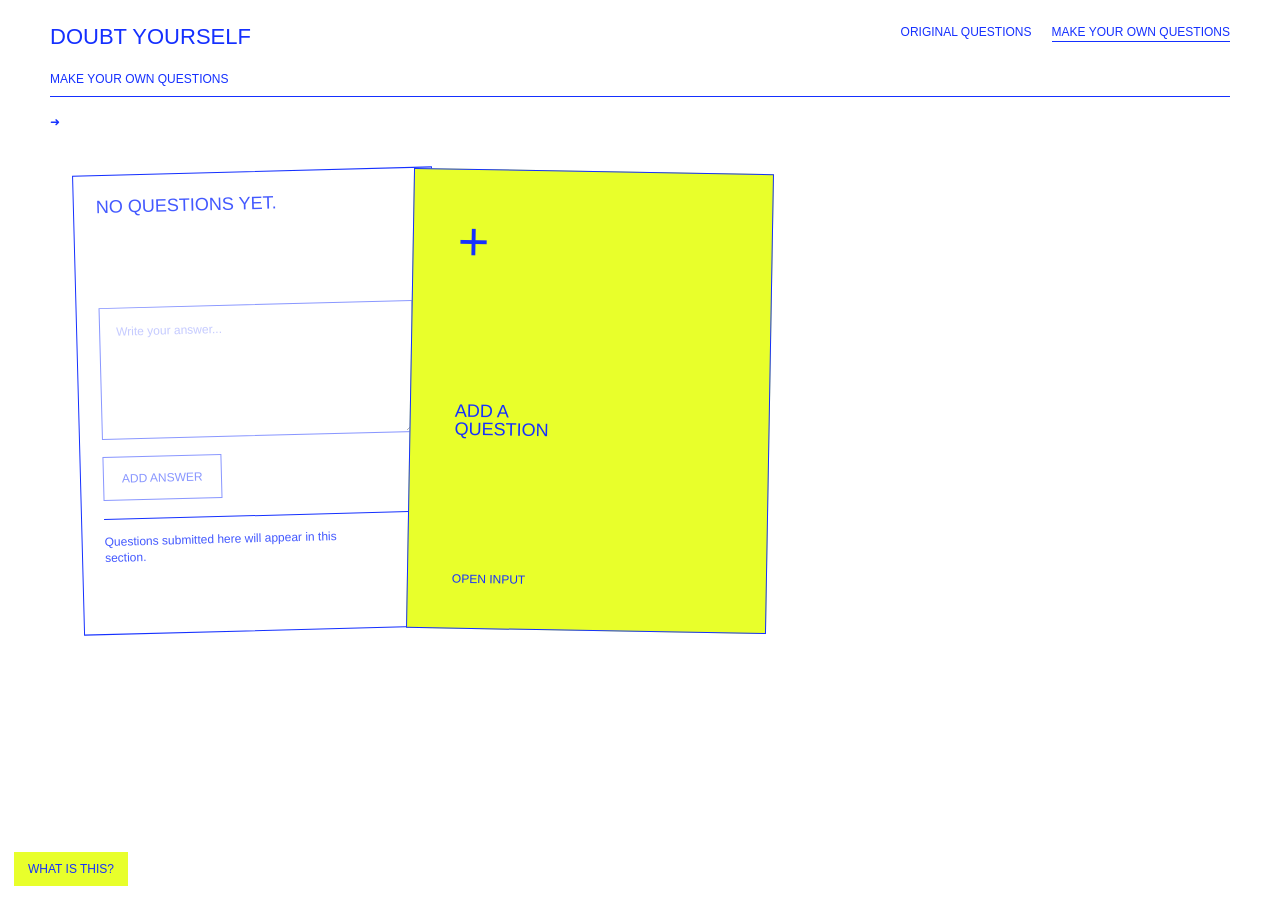
==== user-questions.html @ f8437e79 "Initial commit" ====
<!DOCTYPE html>
<html lang="en">
  <head>
    <meta charset="UTF-8" />
    <meta name="viewport" content="width=device-width, initial-scale=1.0" />
    <title>Make Your Own Questions — Doubt Yourself</title>
    <link rel="stylesheet" href="style.css" />
  </head>
  <body>
    <div class="page">
      <header class="topbar">
        <h1 class="site-title">Doubt Yourself</h1>

        <nav class="nav">
          <a href="index.html">Original Questions</a>
          <a href="user-questions.html" class="active"
            >Make Your Own Questions</a
          >
        </nav>
      </header>

      <section class="section">
        <h2 class="section-title">Make Your Own Questions</h2>

        <div class="cards-stage-wrapper">
          <div class="scroll-arrow scroll-arrow-left" aria-hidden="true">➜</div>

          <div class="cards-stage" id="userCardsStage">
            <div class="cards-container" id="userQuestionsContainer"></div>
          </div>
        </div>
      </section>

      <section class="section" id="addQuestionSection" style="display: none">
        <h2 class="section-title">Add a Question</h2>

        <div class="submit-question-box">
          <div class="submit-question-box-topbar">
            <div class="card-dot"></div>
            <div class="card-dot"></div>
            <div class="card-dot"></div>
          </div>

          <div class="submit-question-box-body">
            <label class="label" for="newQuestion">Your Question</label>
            <input
              type="text"
              id="newQuestion"
              placeholder="Write your own question..."
            />
            <button onclick="addUserQuestion()">Submit</button>
          </div>
        </div>
      </section>
    </div>

    <div class="info-tab" id="infoTab" onclick="openInfoPanel()">
      What is this?
    </div>

    <div class="info-panel" id="infoPanel">
      <div class="info-panel-topbar">
        <button class="info-close" onclick="closeInfoPanel()">×</button>
        <div class="card-dot"></div>
        <div class="card-dot"></div>
        <div class="card-dot"></div>
      </div>
      <div class="info-panel-body">
        <p>
          This open project is meant to keep you questioning and doubting
          yourself about what time is and how time affects us. The home page is
          a small set of questions meant to begin fueling and warming up your
          brain into thinking of more questions. If you're not curious or you
          don't enjoy thinking and rethinking what time is and what it does to
          us, then use this as a way to just answer fun questions. It's up to
          you, the user, to choose how you would like to keep and digest the
          information.
        </p>
      </div>
    </div>

    <script>
      function getUserQuestions() {
        const saved = localStorage.getItem("doubtYourselfUserQuestions");
        return saved ? JSON.parse(saved) : [];
      }

      function saveUserQuestions(questions) {
        localStorage.setItem(
          "doubtYourselfUserQuestions",
          JSON.stringify(questions)
        );
      }

      function createQuestionCard(item, index) {
        const card = document.createElement("div");
        card.className = "card";

        const answersHTML = item.answers.length
          ? item.answers
              .map(
                (answer) =>
                  `<div class="answer-item">${escapeHTML(answer)}</div>`
              )
              .join("")
          : `<div class="answer-item empty-answer">No answers yet.</div>`;

        card.innerHTML = `
        <div class="card-topbar">
          <div class="card-dot"></div>
          <div class="card-dot"></div>
          <div class="card-dot"></div>
        </div>

        <div class="card-body">
          <div class="card-question">${escapeHTML(item.question)}</div>
          <textarea id="user-answer-${index}" rows="4" placeholder="Write your answer..."></textarea>
          <button onclick="submitUserAnswer(${index})">Add Answer</button>
          <div class="answers-list">
            ${answersHTML}
          </div>
        </div>
      `;

        return card;
      }

      function createEmptyCard() {
        const card = document.createElement("div");
        card.className = "card";

        card.innerHTML = `
        <div class="card-topbar">
          <div class="card-dot"></div>
          <div class="card-dot"></div>
          <div class="card-dot"></div>
        </div>

        <div class="card-body">
          <div class="card-question empty-answer">No questions yet.</div>
          <textarea rows="4" placeholder="Write your answer..." disabled></textarea>
          <button disabled>Add Answer</button>
          <div class="answers-list">
            <div class="answer-item empty-answer">Questions submitted here will appear in this section.</div>
          </div>
        </div>
      `;

        return card;
      }

      function createAddCard() {
        const card = document.createElement("div");
        card.className = "card add-card";

        card.innerHTML = `
        <div class="card-topbar">
          <div class="card-dot"></div>
          <div class="card-dot"></div>
          <div class="card-dot"></div>
        </div>

        <div class="add-card-inner" onclick="toggleAddQuestionForm()">
          <div class="add-symbol">+</div>
          <div class="add-text">Add a Question</div>
          <div>
            <div class="glitch-line"></div>
            <div class="add-card-note">Open input</div>
          </div>
        </div>
      `;

        return card;
      }

      function renderUserQuestions() {
        const container = document.getElementById("userQuestionsContainer");
        const userQuestions = getUserQuestions();

        container.innerHTML = "";

        if (!userQuestions.length) {
          container.appendChild(createEmptyCard());
        } else {
          userQuestions.forEach((item, index) => {
            container.appendChild(createQuestionCard(item, index));
          });
        }

        container.appendChild(createAddCard());
      }

      function toggleAddQuestionForm() {
        const section = document.getElementById("addQuestionSection");
        const isHidden = section.style.display === "none";

        section.style.display = isHidden ? "block" : "none";

        if (isHidden) {
          section.scrollIntoView({ behavior: "smooth", block: "start" });
        }
      }

      function addUserQuestion() {
        const input = document.getElementById("newQuestion");
        const question = input.value.trim();

        if (!question) return;

        const userQuestions = getUserQuestions();
        userQuestions.unshift({
          question: question,
          answers: [],
        });

        saveUserQuestions(userQuestions);
        input.value = "";
        renderUserQuestions();
        document.getElementById("addQuestionSection").style.display = "none";
      }

      function submitUserAnswer(index) {
        const textarea = document.getElementById(`user-answer-${index}`);
        const value = textarea.value.trim();

        if (!value) return;

        const userQuestions = getUserQuestions();
        userQuestions[index].answers.push(value);
        saveUserQuestions(userQuestions);
        renderUserQuestions();
      }

      function openInfoPanel() {
        document.getElementById("infoPanel").classList.add("open");
        document.getElementById("infoTab").classList.add("hidden");
      }

      function closeInfoPanel() {
        document.getElementById("infoPanel").classList.remove("open");
        document.getElementById("infoTab").classList.remove("hidden");
      }

      function escapeHTML(str) {
        return str
          .replace(/&/g, "&amp;")
          .replace(/</g, "&lt;")
          .replace(/>/g, "&gt;")
          .replace(/"/g, "&quot;")
          .replace(/'/g, "&#039;");
      }

      renderUserQuestions();
    </script>
  </body>
</html>
---- style.css ----
* {
  box-sizing: border-box;
}

:root {
  --blue: #1530ff;
  --yellow: #e8ff2b;
  --white: #ffffff;
  --black: #000000;
  --soft-blue: #8d98ff;
}

body {
  margin: 0;
  padding: 0;
  background: var(--white);
  color: var(--blue);
  font-family: Helvetica, Arial, sans-serif;
  font-size: 12px;
  overflow-x: hidden;
}

.page {
  min-height: 100vh;
  display: flex;
  flex-direction: column;
  align-items: center;
  padding: 26px 50px 60px;
}

h1,
h2,
h3,
p,
button,
input,
textarea,
label,
div,
span,
a {
  font-family: Helvetica, Arial, sans-serif;
  font-weight: normal;
  letter-spacing: 0;
}

.topbar {
  width: 100%;
  display: flex;
  justify-content: space-between;
  align-items: flex-start;
  gap: 20px;
  margin-bottom: 24px;
}

.site-title {
  font-size: 22px;
  margin: 0;
  text-transform: uppercase;
  line-height: 1;
  color: var(--blue);
}

.nav {
  display: flex;
  gap: 0;
  flex-wrap: wrap;
  align-items: flex-start;
}

.nav a {
  font-size: 12px;
  color: var(--blue);
  text-decoration: none;
  text-transform: uppercase;
  line-height: 1;
  padding: 0 0 3px 0;
  margin-left: 20px;
  border-bottom: 1px solid transparent;
}

.nav a:hover,
.nav a.active {
  border-bottom: 1px solid var(--blue);
}

.section {
  width: 100%;
  margin-bottom: 38px;
  overflow: visible;
}

.section-title {
  font-size: 12px;
  margin: 0 0 18px 0;
  text-transform: uppercase;
  border-bottom: 1px solid var(--blue);
  padding-bottom: 10px;
  color: var(--blue);
}

.cards-stage {
  width: 100%;
  overflow-x: auto;
  overflow-y: visible;
  padding: 28px 0 34px;
  scrollbar-width: thin;
  scrollbar-color: var(--blue) transparent;
}

.cards-stage::-webkit-scrollbar {
  height: 8px;
}

.cards-stage::-webkit-scrollbar-thumb {
  background: var(--blue);
}

.cards-container {
  display: flex;
  flex-wrap: nowrap;
  align-items: stretch;
  padding: 14px 40px 14px 18px;
  min-width: max-content;
}

.card {
  width: 360px;
  min-width: 360px;
  background: var(--white);
  border: 1px solid var(--blue);
  padding: 22px 22px 20px;
  position: relative;
  margin-left: -28px;
  transition: transform 0.25s ease, margin 0.25s ease;
  transform-origin: center center;
}

.card:first-child {
  margin-left: 10px;
}

.card:nth-child(6n + 1) {
  transform: rotate(-1.5deg);
  z-index: 1;
}

.card:nth-child(6n + 2) {
  transform: rotate(1deg);
  z-index: 2;
}

.card:nth-child(6n + 3) {
  transform: rotate(-0.8deg);
  z-index: 3;
}

.card:nth-child(6n + 4) {
  transform: rotate(0.8deg);
  z-index: 4;
}

.card:nth-child(6n + 5) {
  transform: rotate(-1.2deg);
  z-index: 5;
}

.card:nth-child(6n + 6) {
  transform: rotate(1.4deg);
  z-index: 6;
}

.card:hover {
  transform: rotate(0deg) translateY(-4px);
  z-index: 50;
  margin-left: -6px;
  margin-right: 18px;
}

.card-question {
  font-size: 18px;
  line-height: 1;
  margin-bottom: 26px;
  min-height: 84px;
  max-width: 250px;
  text-transform: uppercase;
}

textarea,
input {
  width: 100%;
  background: var(--white);
  color: var(--blue);
  border: 1px solid var(--blue);
  outline: none;
  padding: 16px 16px;
  margin-bottom: 14px;
  font-size: 12px;
  resize: vertical;
  font-family: Helvetica, Arial, sans-serif;
}

textarea {
  min-height: 132px;
}

textarea::placeholder,
input::placeholder {
  color: var(--soft-blue);
  opacity: 1;
}

button {
  background: var(--white);
  color: var(--blue);
  border: 1px solid var(--blue);
  padding: 14px 18px;
  cursor: pointer;
  text-transform: uppercase;
  transition: background 0.2s ease, color 0.2s ease;
  display: inline-block;
  font-size: 12px;
  font-family: Helvetica, Arial, sans-serif;
}

button:hover {
  background: var(--yellow);
  color: var(--blue);
}

button:disabled,
textarea:disabled {
  opacity: 0.5;
  cursor: default;
}

.answers-list {
  margin-top: 18px;
  padding-top: 14px;
  border-top: 1px solid var(--blue);
  min-height: 60px;
}

.answer-item {
  margin-bottom: 8px;
  line-height: 1.35;
  word-wrap: break-word;
  font-size: 12px;
  max-width: 240px;
}

.empty-answer {
  opacity: 0.8;
}

.submit-question-box {
  width: 100%;
  border: 1px solid var(--blue);
  padding: 38px 38px 42px;
  background: var(--white);
  margin: 0 auto;
}

.submit-question-box .label {
  display: block;
  margin-bottom: 18px;
  text-transform: uppercase;
  font-size: 12px;
}

.submit-question-box input {
  width: 100%;
  min-height: 88px;
  padding: 24px 24px;
  margin-bottom: 28px;
  font-size: 12px;
}

.submit-question-box button {
  min-width: 170px;
  min-height: 84px;
  background: var(--white);
}

.label {
  display: block;
  margin-bottom: 8px;
  text-transform: uppercase;
  font-size: 12px;
}

.add-card {
  display: flex;
  align-items: stretch;
  justify-content: stretch;
  min-height: 460px;
  cursor: pointer;
  background: var(--yellow);
}

.add-card:hover {
  background: var(--blue);
  color: var(--yellow);
}

.add-card:hover .add-symbol,
.add-card:hover .add-text,
.add-card:hover .add-card-note {
  color: var(--yellow);
}

.add-card-inner {
  width: 100%;
  min-height: 100%;
  display: flex;
  flex-direction: column;
  align-items: flex-start;
  justify-content: space-between;
  padding: 22px;
}

.add-symbol {
  font-size: 54px;
  line-height: 1;
  color: var(--blue);
}

.add-text {
  font-size: 18px;
  text-transform: uppercase;
  color: var(--blue);
  line-height: 1;
  max-width: 150px;
}

.add-card-note {
  font-size: 12px;
  color: var(--blue);
  text-transform: uppercase;
}

.browser-strip {
  width: 100%;
  height: 26px;
  border: 1px solid var(--blue);
  border-bottom: none;
  display: flex;
  align-items: center;
  gap: 6px;
  padding: 0 10px;
  margin-bottom: 0;
}

.browser-dot {
  width: 8px;
  height: 8px;
  border: 1px solid var(--blue);
  border-radius: 50%;
}

@media (max-width: 900px) {
  .page {
    padding: 22px 28px 50px;
  }

  .card {
    width: 320px;
    min-width: 320px;
    margin-left: -18px;
  }

  .card:first-child {
    margin-left: 6px;
  }

  .card-question {
    font-size: 16px;
    min-height: 76px;
  }

  .submit-question-box {
    padding: 24px;
  }

  .submit-question-box input {
    min-height: 72px;
    padding: 18px;
  }

  .submit-question-box button {
    min-width: 150px;
    min-height: 68px;
  }
}

@media (max-width: 700px) {
  .topbar {
    flex-direction: column;
    gap: 12px;
  }

  .nav {
    gap: 14px;
  }

  .nav a {
    margin-left: 0;
  }

  .site-title {
    font-size: 18px;
  }
}

@media (max-width: 600px) {
  .page {
    padding: 20px 20px 36px;
  }

  .cards-stage {
    padding: 20px 0 30px;
  }

  .cards-container {
    padding: 10px 20px 10px 8px;
  }

  .card {
    width: 280px;
    min-width: 280px;
    padding: 18px;
    margin-left: -10px;
  }

  .card:first-child {
    margin-left: 2px;
  }

  .card-question {
    font-size: 15px;
    min-height: 70px;
    margin-bottom: 18px;
    max-width: 210px;
  }

  textarea {
    min-height: 112px;
  }

  .add-card {
    min-height: 390px;
  }

  .submit-question-box {
    padding: 18px;
  }

  .submit-question-box input {
    min-height: 60px;
    padding: 16px;
    margin-bottom: 18px;
  }

  .submit-question-box button {
    min-width: 120px;
    min-height: 58px;
  }
}

.info-tab {
  position: fixed;
  left: 14px;
  bottom: 14px;
  z-index: 999;
  background: var(--yellow);
  color: var(--blue);
  border: 1px solid var(--line);
  padding: 10px 14px;
  font-size: 12px;
  text-transform: uppercase;
  cursor: pointer;
}

.info-tab:hover {
  background: var(--blue);
  color: var(--yellow);
}

.info-tab.hidden {
  display: none;
}

.info-panel {
  position: fixed;
  left: 14px;
  bottom: 14px;
  width: 420px;
  max-width: calc(100vw - 28px);
  background: var(--white);
  border: 1px solid var(--line);
  z-index: 998;
  display: none;
}

.info-panel.open {
  display: block;
}

.info-panel-topbar {
  height: 28px;
  border-bottom: 1px solid var(--line);
  display: flex;
  align-items: center;
  gap: 6px;
  padding: 0 10px;
  background: var(--yellow);
}

.info-close {
  border: none;
  background: transparent;
  color: var(--blue);
  font-size: 18px;
  line-height: 1;
  padding: 0;
  margin-right: 8px;
  cursor: pointer;
  text-transform: none;
}

.info-close:hover {
  background: transparent;
  color: var(--blue);
}

.info-panel-body {
  padding: 20px;
}

.info-panel-body p {
  margin: 0;
  font-size: 12px;
  line-height: 1.45;
  color: var(--blue);
}
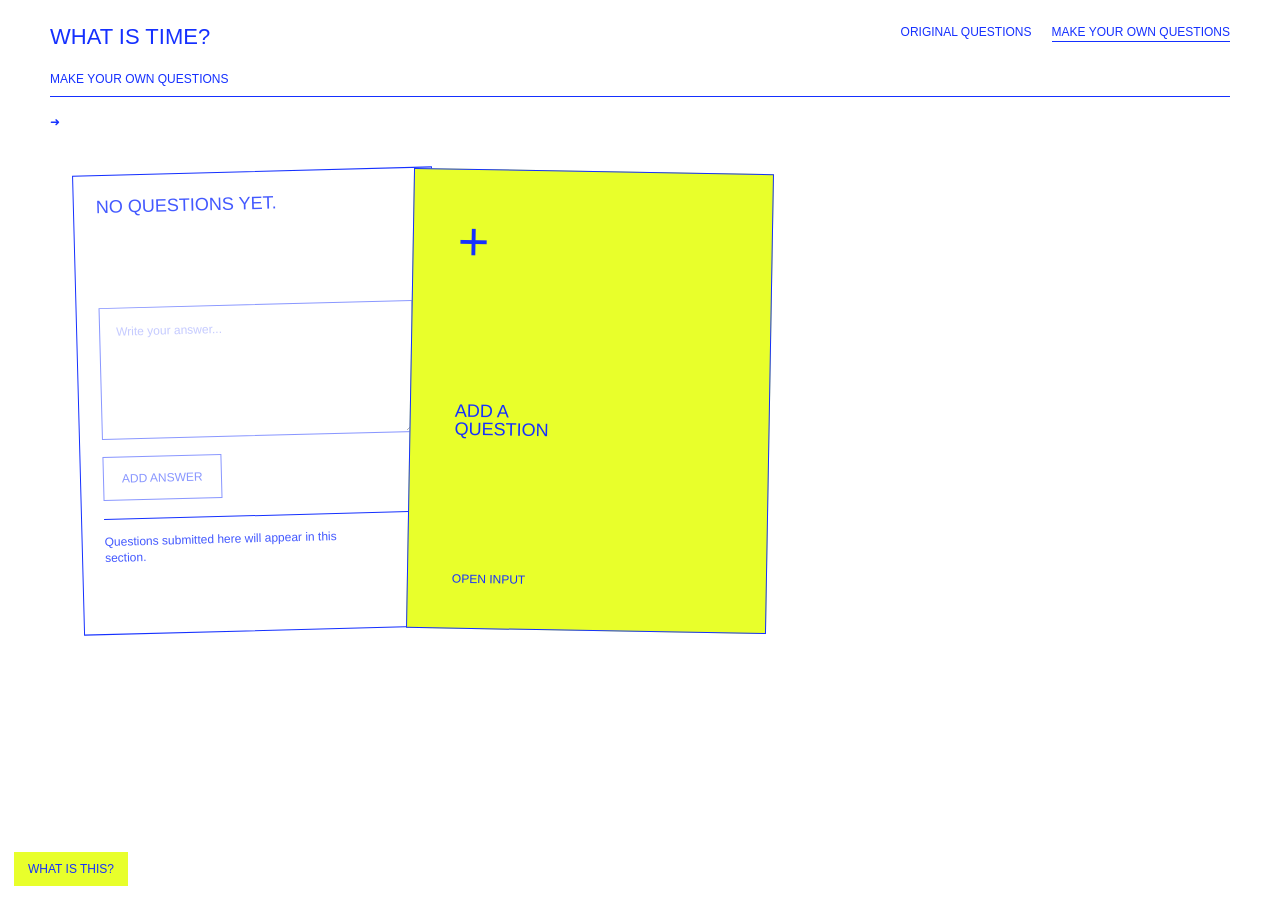
==== commit c089d044: "psuh" ====
--- a/user-questions.html
+++ b/user-questions.html
@@ -9,7 +9,7 @@
   <body>
     <div class="page">
       <header class="topbar">
-        <h1 class="site-title">Doubt Yourself</h1>
+        <h1 class="site-title">What Is Time?</h1>
 
         <nav class="nav">
           <a href="index.html">Original Questions</a>
--- a/style.css
+++ b/style.css
@@ -13,7 +13,12 @@
 body {
   margin: 0;
   padding: 0;
-  background: var(--white);
+  /* background: #0051ff;
+  background: linear-gradient(
+    0deg,
+    rgba(0, 81, 255, 1) 0%,
+    rgba(232, 255, 43, 1) 100%
+  ); */
   color: var(--blue);
   font-family: Helvetica, Arial, sans-serif;
   font-size: 12px;
@@ -127,7 +132,7 @@
 .card {
   width: 360px;
   min-width: 360px;
-  background: var(--white);
+  background: #ffffff;
   border: 1px solid var(--blue);
   padding: 22px 22px 20px;
   position: relative;
@@ -480,12 +485,26 @@
   text-transform: uppercase;
   cursor: pointer;
 }
-
+.Rule-tab {
+  position: fixed;
+  right: 14px;
+  bottom: 14px;
+  z-index: 999;
+  background: var(--yellow);
+  color: var(--blue);
+  border: 1px solid var(--line);
+  padding: 10px 14px;
+  font-size: 12px;
+  text-transform: uppercase;
+  cursor: pointer;
+}
+.Rule-tab,
 .info-tab:hover {
   background: var(--blue);
   color: var(--yellow);
 }
 
+.Rule-tab,
 .info-tab.hidden {
   display: none;
 }
@@ -501,11 +520,24 @@
   z-index: 998;
   display: none;
 }
-
+.Rule-panel {
+  position: fixed;
+  right: 14px;
+  bottom: 14px;
+  width: 420px;
+  max-width: calc(100vw - 28px);
+  background: var(--white);
+  border: 1px solid var(--line);
+  z-index: 998;
+  display: none;
+}
+
+.Rule-tab.open,
 .info-panel.open {
   display: block;
 }
 
+.Rule-tab-topbar,
 .info-panel-topbar {
   height: 28px;
   border-bottom: 1px solid var(--line);
@@ -516,6 +548,7 @@
   background: var(--yellow);
 }
 
+.Rule-close,
 .info-close {
   border: none;
   background: transparent;
@@ -528,15 +561,18 @@
   text-transform: none;
 }
 
+.Rule-close,
 .info-close:hover {
   background: transparent;
   color: var(--blue);
 }
 
+.Rule-panel-body,
 .info-panel-body {
   padding: 20px;
 }
 
+.Rule-panel-body,
 .info-panel-body p {
   margin: 0;
   font-size: 12px;
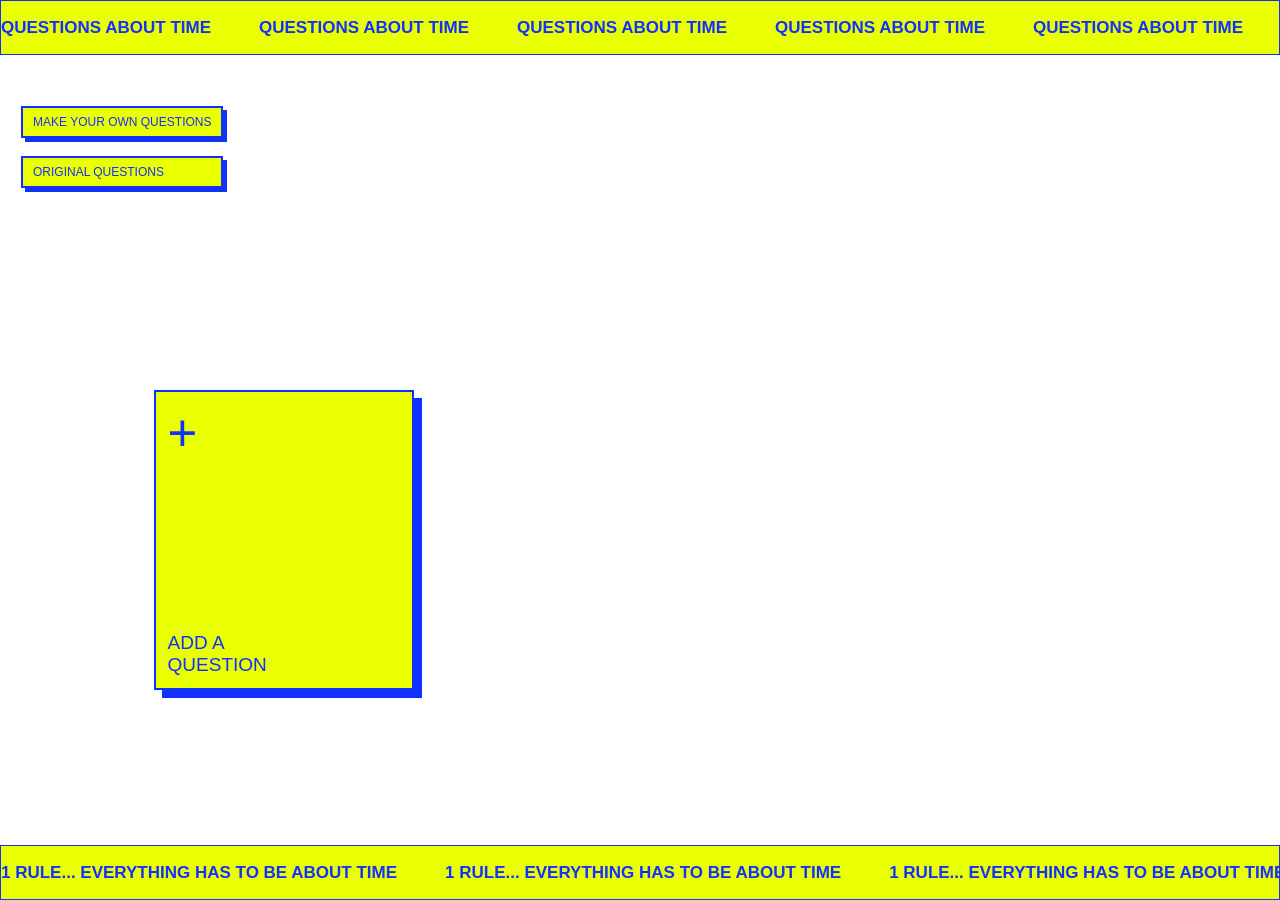
==== commit b474b2f6: "push" ====
--- a/user-questions.html
+++ b/user-questions.html
@@ -3,81 +3,52 @@
   <head>
     <meta charset="UTF-8" />
     <meta name="viewport" content="width=device-width, initial-scale=1.0" />
-    <title>Make Your Own Questions — Doubt Yourself</title>
+    <title>Make Your Own Questions</title>
     <link rel="stylesheet" href="style.css" />
   </head>
+
   <body>
-    <div class="page">
-      <header class="topbar">
-        <h1 class="site-title">What Is Time?</h1>
-
-        <nav class="nav">
-          <a href="index.html">Original Questions</a>
-          <a href="user-questions.html" class="active"
-            >Make Your Own Questions</a
-          >
-        </nav>
-      </header>
-
-      <section class="section">
-        <h2 class="section-title">Make Your Own Questions</h2>
-
-        <div class="cards-stage-wrapper">
-          <div class="scroll-arrow scroll-arrow-left" aria-hidden="true">➜</div>
-
-          <div class="cards-stage" id="userCardsStage">
-            <div class="cards-container" id="userQuestionsContainer"></div>
-          </div>
-        </div>
-      </section>
-
-      <section class="section" id="addQuestionSection" style="display: none">
-        <h2 class="section-title">Add a Question</h2>
-
-        <div class="submit-question-box">
-          <div class="submit-question-box-topbar">
-            <div class="card-dot"></div>
-            <div class="card-dot"></div>
-            <div class="card-dot"></div>
-          </div>
-
-          <div class="submit-question-box-body">
-            <label class="label" for="newQuestion">Your Question</label>
-            <input
-              type="text"
-              id="newQuestion"
-              placeholder="Write your own question..."
-            />
-            <button onclick="addUserQuestion()">Submit</button>
-          </div>
-        </div>
-      </section>
-    </div>
-
-    <div class="info-tab" id="infoTab" onclick="openInfoPanel()">
-      What is this?
-    </div>
-
-    <div class="info-panel" id="infoPanel">
-      <div class="info-panel-topbar">
-        <button class="info-close" onclick="closeInfoPanel()">×</button>
-        <div class="card-dot"></div>
-        <div class="card-dot"></div>
-        <div class="card-dot"></div>
+    <header class="topbar">
+      <div class="marquee-track">
+        <span>QUESTIONS ABOUT TIME</span>
+        <span>QUESTIONS ABOUT TIME</span>
+        <span>QUESTIONS ABOUT TIME</span>
+        <span>QUESTIONS ABOUT TIME</span>
+        <span>QUESTIONS ABOUT TIME</span>
+        <span>QUESTIONS ABOUT TIME</span>
+        <span>QUESTIONS ABOUT TIME</span>
+        <span>QUESTIONS ABOUT TIME</span>
       </div>
-      <div class="info-panel-body">
-        <p>
-          This open project is meant to keep you questioning and doubting
-          yourself about what time is and how time affects us. The home page is
-          a small set of questions meant to begin fueling and warming up your
-          brain into thinking of more questions. If you're not curious or you
-          don't enjoy thinking and rethinking what time is and what it does to
-          us, then use this as a way to just answer fun questions. It's up to
-          you, the user, to choose how you would like to keep and digest the
-          information.
-        </p>
+    </header>
+
+    <nav class="page-buttons">
+      <a href="user-questions.html">MAKE YOUR OWN QUESTIONS</a>
+      <a href="index.html">ORIGINAL QUESTIONS</a>
+    </nav>
+
+    <main class="stage">
+      <div class="cards-container" id="userQuestionsContainer"></div>
+    </main>
+
+    <section id="addQuestionSection" class="add-question-popup">
+      <input
+        type="text"
+        id="newQuestion"
+        placeholder="WRITE YOUR OWN QUESTION..."
+      />
+      <button onclick="addUserQuestion()">SUBMIT</button>
+    </section>
+
+    <footer class="footerbar">
+      <div class="marquee-track">
+        <span>1 RULE... EVERYTHING HAS TO BE ABOUT TIME</span>
+        <span>1 RULE... EVERYTHING HAS TO BE ABOUT TIME</span>
+        <span>1 RULE... EVERYTHING HAS TO BE ABOUT TIME</span>
+        <span>1 RULE... EVERYTHING HAS TO BE ABOUT TIME</span>
+        <span>1 RULE... EVERYTHING HAS TO BE ABOUT TIME</span>
+        <span>1 RULE... EVERYTHING HAS TO BE ABOUT TIME</span>
       </div>
-    </div>
+    </footer>
 
     <script>
       function getUserQuestions() {
@@ -103,46 +74,22 @@
                   `<div class="answer-item">${escapeHTML(answer)}</div>`
               )
               .join("")
-          : `<div class="answer-item empty-answer">No answers yet.</div>`;
+          : `<div class="answer-item">NO THOUGHTS YET.</div>`;
 
         card.innerHTML = `
-        <div class="card-topbar">
-          <div class="card-dot"></div>
-          <div class="card-dot"></div>
-          <div class="card-dot"></div>
+        <button class="back-btn" onclick="goBack(this)">↺</button>
+
+        <div class="card-question">${escapeHTML(item.question)}</div>
+
+        <textarea placeholder="TYPE YOUR THOUGHTS..."></textarea>
+
+        <div class="card-buttons">
+          <button class="thoughts-btn" onclick="startWriting(this)">YOUR THOUGHTS</button>
+          <button class="other-btn" onclick="showOtherThoughts(this)">OTHER PEOPLES THOUGHTS</button>
         </div>
 
-        <div class="card-body">
-          <div class="card-question">${escapeHTML(item.question)}</div>
-          <textarea id="user-answer-${index}" rows="4" placeholder="Write your answer..."></textarea>
-          <button onclick="submitUserAnswer(${index})">Add Answer</button>
-          <div class="answers-list">
-            ${answersHTML}
-          </div>
-        </div>
-      `;
-
-        return card;
-      }
-
-      function createEmptyCard() {
-        const card = document.createElement("div");
-        card.className = "card";
-
-        card.innerHTML = `
-        <div class="card-topbar">
-          <div class="card-dot"></div>
-          <div class="card-dot"></div>
-          <div class="card-dot"></div>
-        </div>
-
-        <div class="card-body">
-          <div class="card-question empty-answer">No questions yet.</div>
-          <textarea rows="4" placeholder="Write your answer..." disabled></textarea>
-          <button disabled>Add Answer</button>
-          <div class="answers-list">
-            <div class="answer-item empty-answer">Questions submitted here will appear in this section.</div>
-          </div>
+        <div class="answers-list">
+          ${answersHTML}
         </div>
       `;
 
@@ -154,22 +101,11 @@
         card.className = "card add-card";
 
         card.innerHTML = `
-        <div class="card-topbar">
-          <div class="card-dot"></div>
-          <div class="card-dot"></div>
-          <div class="card-dot"></div>
-        </div>
-
-        <div class="add-card-inner" onclick="toggleAddQuestionForm()">
-          <div class="add-symbol">+</div>
-          <div class="add-text">Add a Question</div>
-          <div>
-            <div class="glitch-line"></div>
-            <div class="add-card-note">Open input</div>
-          </div>
-        </div>
+        <div class="add-symbol">+</div>
+        <div class="add-text">ADD A<br>QUESTION</div>
       `;
 
+        card.onclick = toggleAddQuestionForm;
         return card;
       }
 
@@ -178,27 +114,15 @@
         const userQuestions = getUserQuestions();
 
         container.innerHTML = "";
-
-        if (!userQuestions.length) {
-          container.appendChild(createEmptyCard());
-        } else {
-          userQuestions.forEach((item, index) => {
-            container.appendChild(createQuestionCard(item, index));
-          });
-        }
-
         container.appendChild(createAddCard());
+
+        userQuestions.forEach((item, index) => {
+          container.appendChild(createQuestionCard(item, index));
+        });
       }
 
       function toggleAddQuestionForm() {
-        const section = document.getElementById("addQuestionSection");
-        const isHidden = section.style.display === "none";
-
-        section.style.display = isHidden ? "block" : "none";
-
-        if (isHidden) {
-          section.scrollIntoView({ behavior: "smooth", block: "start" });
-        }
+        document.getElementById("addQuestionSection").classList.toggle("open");
       }
 
       function addUserQuestion() {
@@ -208,37 +132,60 @@
         if (!question) return;
 
         const userQuestions = getUserQuestions();
-        userQuestions.unshift({
-          question: question,
-          answers: [],
-        });
+        userQuestions.unshift({ question: question, answers: [] });
 
         saveUserQuestions(userQuestions);
+
         input.value = "";
+        document.getElementById("addQuestionSection").classList.remove("open");
         renderUserQuestions();
-        document.getElementById("addQuestionSection").style.display = "none";
-      }
-
-      function submitUserAnswer(index) {
-        const textarea = document.getElementById(`user-answer-${index}`);
+      }
+
+      function startWriting(button) {
+        const card = button.closest(".card");
+        card.classList.add("writing");
+        card.classList.remove("viewing");
+
+        button.textContent = "SUBMIT";
+        button.onclick = function () {
+          submitUserAnswer(card);
+        };
+
+        card.querySelector("textarea").focus();
+      }
+
+      function submitUserAnswer(card) {
+        const textarea = card.querySelector("textarea");
         const value = textarea.value.trim();
 
         if (!value) return;
 
+        const index = Array.from(card.parentElement.children).indexOf(card) - 1;
         const userQuestions = getUserQuestions();
+
         userQuestions[index].answers.push(value);
         saveUserQuestions(userQuestions);
         renderUserQuestions();
       }
 
-      function openInfoPanel() {
-        document.getElementById("infoPanel").classList.add("open");
-        document.getElementById("infoTab").classList.add("hidden");
-      }
-
-      function closeInfoPanel() {
-        document.getElementById("infoPanel").classList.remove("open");
-        document.getElementById("infoTab").classList.remove("hidden");
+      function showOtherThoughts(button) {
+        const card = button.closest(".card");
+        card.classList.add("viewing");
+        card.classList.remove("writing");
+      }
+
+      function goBack(button) {
+        const card = button.closest(".card");
+        card.classList.remove("writing");
+        card.classList.remove("viewing");
+
+        const thoughtsBtn = card.querySelector(".thoughts-btn");
+        thoughtsBtn.textContent = "YOUR THOUGHTS";
+        thoughtsBtn.onclick = function () {
+          startWriting(this);
+        };
+
+        card.querySelector("textarea").value = "";
       }
 
       function escapeHTML(str) {
--- a/style.css
+++ b/style.css
@@ -3,579 +3,386 @@
 }
 
 :root {
-  --blue: #1530ff;
-  --yellow: #e8ff2b;
+  --blue: #1230ff;
+  --yellow: #eaff00;
   --white: #ffffff;
-  --black: #000000;
-  --soft-blue: #8d98ff;
 }
 
 body {
   margin: 0;
-  padding: 0;
-  /* background: #0051ff;
-  background: linear-gradient(
-    0deg,
-    rgba(0, 81, 255, 1) 0%,
-    rgba(232, 255, 43, 1) 100%
-  ); */
-  color: var(--blue);
+  background: var(--white);
+  color: var(--blue);
+  font-family: Helvetica, Arial, sans-serif;
+  overflow: hidden;
+  text-transform: uppercase;
+}
+
+/* HEADER + FOOTER */
+
+.topbar,
+.footerbar {
+  position: fixed;
+  left: 0;
+  width: 100vw;
+  height: 55px;
+  background: var(--yellow);
+  border: 1px solid var(--blue);
+  overflow: hidden;
+  z-index: 1000;
+  display: flex;
+  align-items: center;
+}
+
+.topbar {
+  top: 0;
+}
+
+.footerbar {
+  bottom: 0;
+}
+
+.marquee-track {
+  display: flex;
+  width: max-content;
+  gap: 48px;
+  white-space: nowrap;
+  animation: marqueeMove 7s linear infinite;
+}
+
+.marquee-track span {
+  font-size: 17px;
+  font-weight: bold;
+  color: var(--blue);
+  flex-shrink: 0;
+}
+
+@keyframes marqueeMove {
+  from {
+    transform: translateX(0);
+  }
+  to {
+    transform: translateX(-50%);
+  }
+}
+
+/* PAGE BUTTONS */
+
+.page-buttons {
+  position: fixed;
+  top: 106px;
+  left: 21px;
+  z-index: 1001;
+  display: flex;
+  flex-direction: column;
+  gap: 18px;
+}
+
+.page-buttons a {
+  height: 32px;
+  background: var(--yellow);
+  color: var(--blue);
+  border: 2px solid var(--blue);
+  box-shadow: 4px 4px 0 var(--blue);
+  padding: 0 10px;
+  display: flex;
+  align-items: center;
+  text-decoration: none;
+  font-size: 12px;
+  font-weight: normal;
+}
+
+/* MAIN STAGE */
+
+.stage {
+  position: fixed;
+  top: 74px;
+  left: 0;
+  width: 100vw;
+  height: calc(100vh - 148px);
+  overflow: hidden;
+}
+
+.cards-container {
+  position: relative;
+  width: 100%;
+  height: 100%;
+}
+
+/* CARDS */
+
+.card {
+  position: absolute;
+  width: 260px;
+  height: 300px;
+  background: var(--white);
+  border: 2px solid var(--blue);
+  box-shadow: 6px 6px 0 var(--blue);
+  color: var(--blue);
+  padding: 12px;
+  overflow: visible;
+}
+
+.card:nth-child(1) {
+  left: 12%;
+  top: 42%;
+  z-index: 50;
+}
+.card:nth-child(2) {
+  left: 18%;
+  top: 34%;
+  z-index: 10;
+}
+.card:nth-child(3) {
+  left: 23%;
+  top: 25%;
+  z-index: 11;
+}
+.card:nth-child(4) {
+  left: 29%;
+  top: 18%;
+  z-index: 12;
+}
+.card:nth-child(5) {
+  left: 34%;
+  top: 13%;
+  z-index: 13;
+}
+.card:nth-child(6) {
+  left: 40%;
+  top: 8%;
+  z-index: 14;
+}
+.card:nth-child(7) {
+  left: 48%;
+  top: 12%;
+  z-index: 15;
+}
+.card:nth-child(8) {
+  left: 54%;
+  top: 15%;
+  z-index: 16;
+}
+.card:nth-child(9) {
+  left: 60%;
+  top: 19%;
+  z-index: 17;
+}
+.card:nth-child(10) {
+  left: 66%;
+  top: 24%;
+  z-index: 18;
+}
+.card:nth-child(11) {
+  left: 72%;
+  top: 30%;
+  z-index: 19;
+}
+.card:nth-child(12) {
+  left: 68%;
+  top: 46%;
+  z-index: 20;
+}
+.card:nth-child(13) {
+  left: 58%;
+  top: 55%;
+  z-index: 21;
+}
+.card:nth-child(14) {
+  left: 47%;
+  top: 60%;
+  z-index: 22;
+}
+.card:nth-child(15) {
+  left: 35%;
+  top: 56%;
+  z-index: 23;
+}
+.card:nth-child(16) {
+  left: 24%;
+  top: 50%;
+  z-index: 24;
+}
+
+.card:hover {
+  z-index: 999;
+}
+
+/* NORMAL CARD STATE */
+
+.card-question {
+  font-size: 13px;
+  line-height: 1.15;
+  margin-bottom: 128px;
+}
+
+.card-buttons {
+  position: absolute;
+  left: 16px;
+  bottom: 18px;
+  display: flex;
+  flex-direction: column;
+  gap: 20px;
+}
+
+button {
+  background: var(--yellow);
+  color: var(--blue);
+  border: 2px solid var(--blue);
   font-family: Helvetica, Arial, sans-serif;
   font-size: 12px;
-  overflow-x: hidden;
-}
-
-.page {
-  min-height: 100vh;
-  display: flex;
-  flex-direction: column;
-  align-items: center;
-  padding: 26px 50px 60px;
-}
-
-h1,
-h2,
-h3,
-p,
-button,
-input,
-textarea,
-label,
-div,
-span,
-a {
-  font-family: Helvetica, Arial, sans-serif;
   font-weight: normal;
-  letter-spacing: 0;
-}
-
-.topbar {
-  width: 100%;
-  display: flex;
-  justify-content: space-between;
-  align-items: flex-start;
-  gap: 20px;
-  margin-bottom: 24px;
-}
-
-.site-title {
-  font-size: 22px;
-  margin: 0;
   text-transform: uppercase;
-  line-height: 1;
-  color: var(--blue);
-}
-
-.nav {
-  display: flex;
-  gap: 0;
-  flex-wrap: wrap;
-  align-items: flex-start;
-}
-
-.nav a {
-  font-size: 12px;
-  color: var(--blue);
-  text-decoration: none;
-  text-transform: uppercase;
-  line-height: 1;
-  padding: 0 0 3px 0;
-  margin-left: 20px;
-  border-bottom: 1px solid transparent;
-}
-
-.nav a:hover,
-.nav a.active {
-  border-bottom: 1px solid var(--blue);
-}
-
-.section {
-  width: 100%;
-  margin-bottom: 38px;
-  overflow: visible;
-}
-
-.section-title {
-  font-size: 12px;
-  margin: 0 0 18px 0;
-  text-transform: uppercase;
-  border-bottom: 1px solid var(--blue);
-  padding-bottom: 10px;
-  color: var(--blue);
-}
-
-.cards-stage {
-  width: 100%;
-  overflow-x: auto;
-  overflow-y: visible;
-  padding: 28px 0 34px;
-  scrollbar-width: thin;
-  scrollbar-color: var(--blue) transparent;
-}
-
-.cards-stage::-webkit-scrollbar {
-  height: 8px;
-}
-
-.cards-stage::-webkit-scrollbar-thumb {
-  background: var(--blue);
-}
-
-.cards-container {
-  display: flex;
-  flex-wrap: nowrap;
-  align-items: stretch;
-  padding: 14px 40px 14px 18px;
-  min-width: max-content;
-}
-
-.card {
-  width: 360px;
-  min-width: 360px;
-  background: #ffffff;
-  border: 1px solid var(--blue);
-  padding: 22px 22px 20px;
-  position: relative;
-  margin-left: -28px;
-  transition: transform 0.25s ease, margin 0.25s ease;
-  transform-origin: center center;
-}
-
-.card:first-child {
-  margin-left: 10px;
-}
-
-.card:nth-child(6n + 1) {
-  transform: rotate(-1.5deg);
-  z-index: 1;
-}
-
-.card:nth-child(6n + 2) {
-  transform: rotate(1deg);
-  z-index: 2;
-}
-
-.card:nth-child(6n + 3) {
-  transform: rotate(-0.8deg);
-  z-index: 3;
-}
-
-.card:nth-child(6n + 4) {
-  transform: rotate(0.8deg);
-  z-index: 4;
-}
-
-.card:nth-child(6n + 5) {
-  transform: rotate(-1.2deg);
-  z-index: 5;
-}
-
-.card:nth-child(6n + 6) {
-  transform: rotate(1.4deg);
-  z-index: 6;
-}
-
-.card:hover {
-  transform: rotate(0deg) translateY(-4px);
-  z-index: 50;
-  margin-left: -6px;
-  margin-right: 18px;
-}
-
-.card-question {
-  font-size: 18px;
-  line-height: 1;
-  margin-bottom: 26px;
-  min-height: 84px;
-  max-width: 250px;
-  text-transform: uppercase;
-}
-
-textarea,
-input {
-  width: 100%;
-  background: var(--white);
-  color: var(--blue);
-  border: 1px solid var(--blue);
-  outline: none;
-  padding: 16px 16px;
-  margin-bottom: 14px;
-  font-size: 12px;
-  resize: vertical;
-  font-family: Helvetica, Arial, sans-serif;
-}
-
-textarea {
-  min-height: 132px;
-}
-
-textarea::placeholder,
-input::placeholder {
-  color: var(--soft-blue);
-  opacity: 1;
-}
-
-button {
-  background: var(--white);
-  color: var(--blue);
-  border: 1px solid var(--blue);
-  padding: 14px 18px;
+  padding: 4px 8px;
+  box-shadow: none;
   cursor: pointer;
-  text-transform: uppercase;
-  transition: background 0.2s ease, color 0.2s ease;
-  display: inline-block;
-  font-size: 12px;
-  font-family: Helvetica, Arial, sans-serif;
 }
 
 button:hover {
-  background: var(--yellow);
-  color: var(--blue);
-}
-
-button:disabled,
-textarea:disabled {
-  opacity: 0.5;
-  cursor: default;
-}
-
-.answers-list {
-  margin-top: 18px;
-  padding-top: 14px;
-  border-top: 1px solid var(--blue);
-  min-height: 60px;
-}
-
-.answer-item {
-  margin-bottom: 8px;
-  line-height: 1.35;
-  word-wrap: break-word;
-  font-size: 12px;
-  max-width: 240px;
-}
-
-.empty-answer {
-  opacity: 0.8;
-}
-
-.submit-question-box {
-  width: 100%;
-  border: 1px solid var(--blue);
-  padding: 38px 38px 42px;
-  background: var(--white);
-  margin: 0 auto;
-}
-
-.submit-question-box .label {
-  display: block;
-  margin-bottom: 18px;
-  text-transform: uppercase;
-  font-size: 12px;
-}
-
-.submit-question-box input {
-  width: 100%;
-  min-height: 88px;
-  padding: 24px 24px;
-  margin-bottom: 28px;
-  font-size: 12px;
-}
-
-.submit-question-box button {
-  min-width: 170px;
-  min-height: 84px;
-  background: var(--white);
-}
-
-.label {
-  display: block;
-  margin-bottom: 8px;
-  text-transform: uppercase;
-  font-size: 12px;
-}
-
-.add-card {
-  display: flex;
-  align-items: stretch;
-  justify-content: stretch;
-  min-height: 460px;
-  cursor: pointer;
-  background: var(--yellow);
-}
-
-.add-card:hover {
   background: var(--blue);
   color: var(--yellow);
 }
 
-.add-card:hover .add-symbol,
-.add-card:hover .add-text,
-.add-card:hover .add-card-note {
-  color: var(--yellow);
-}
-
-.add-card-inner {
+/* BACK ICON */
+
+.back-btn {
+  position: absolute;
+  top: -12px;
+  right: -12px;
+  width: 34px;
+  height: 34px;
+  padding: 0;
+  background: var(--yellow);
+  color: var(--blue);
+  border: 2px solid var(--blue);
+  font-size: 22px;
+  display: none;
+  align-items: center;
+  justify-content: center;
+  z-index: 1000;
+}
+
+/* WRITING FLOW */
+
+textarea {
+  display: none;
   width: 100%;
-  min-height: 100%;
-  display: flex;
-  flex-direction: column;
-  align-items: flex-start;
-  justify-content: space-between;
-  padding: 22px;
-}
-
-.add-symbol {
-  font-size: 54px;
-  line-height: 1;
-  color: var(--blue);
-}
-
-.add-text {
-  font-size: 18px;
+  height: 155px;
+  background: var(--white);
+  color: var(--blue);
+  border: 2px solid var(--blue);
+  font-family: Helvetica, Arial, sans-serif;
+  font-size: 13px;
   text-transform: uppercase;
-  color: var(--blue);
-  line-height: 1;
-  max-width: 150px;
-}
-
-.add-card-note {
-  font-size: 12px;
-  color: var(--blue);
-  text-transform: uppercase;
-}
-
-.browser-strip {
-  width: 100%;
-  height: 26px;
-  border: 1px solid var(--blue);
-  border-bottom: none;
-  display: flex;
-  align-items: center;
-  gap: 6px;
-  padding: 0 10px;
-  margin-bottom: 0;
-}
-
-.browser-dot {
-  width: 8px;
-  height: 8px;
-  border: 1px solid var(--blue);
-  border-radius: 50%;
-}
-
-@media (max-width: 900px) {
-  .page {
-    padding: 22px 28px 50px;
-  }
-
-  .card {
-    width: 320px;
-    min-width: 320px;
-    margin-left: -18px;
-  }
-
-  .card:first-child {
-    margin-left: 6px;
-  }
-
-  .card-question {
-    font-size: 16px;
-    min-height: 76px;
-  }
-
-  .submit-question-box {
-    padding: 24px;
-  }
-
-  .submit-question-box input {
-    min-height: 72px;
-    padding: 18px;
-  }
-
-  .submit-question-box button {
-    min-width: 150px;
-    min-height: 68px;
-  }
-}
-
-@media (max-width: 700px) {
-  .topbar {
-    flex-direction: column;
-    gap: 12px;
-  }
-
-  .nav {
-    gap: 14px;
-  }
-
-  .nav a {
-    margin-left: 0;
-  }
-
-  .site-title {
-    font-size: 18px;
-  }
-}
-
-@media (max-width: 600px) {
-  .page {
-    padding: 20px 20px 36px;
-  }
-
-  .cards-stage {
-    padding: 20px 0 30px;
-  }
-
-  .cards-container {
-    padding: 10px 20px 10px 8px;
-  }
-
-  .card {
-    width: 280px;
-    min-width: 280px;
-    padding: 18px;
-    margin-left: -10px;
-  }
-
-  .card:first-child {
-    margin-left: 2px;
-  }
-
-  .card-question {
-    font-size: 15px;
-    min-height: 70px;
-    margin-bottom: 18px;
-    max-width: 210px;
-  }
-
-  textarea {
-    min-height: 112px;
-  }
-
-  .add-card {
-    min-height: 390px;
-  }
-
-  .submit-question-box {
-    padding: 18px;
-  }
-
-  .submit-question-box input {
-    min-height: 60px;
-    padding: 16px;
-    margin-bottom: 18px;
-  }
-
-  .submit-question-box button {
-    min-width: 120px;
-    min-height: 58px;
-  }
-}
-
-.info-tab {
-  position: fixed;
-  left: 14px;
-  bottom: 14px;
-  z-index: 999;
-  background: var(--yellow);
-  color: var(--blue);
-  border: 1px solid var(--line);
-  padding: 10px 14px;
-  font-size: 12px;
-  text-transform: uppercase;
-  cursor: pointer;
-}
-.Rule-tab {
-  position: fixed;
+  padding: 10px;
+  resize: none;
+  outline: none;
+}
+
+textarea::placeholder {
+  color: var(--blue);
+  opacity: 1;
+}
+
+.card.writing .back-btn,
+.card.viewing .back-btn {
+  display: flex;
+}
+
+.card.writing .card-question,
+.card.writing .answers-list,
+.card.writing .other-btn {
+  display: none;
+}
+
+.card.writing textarea {
+  display: block;
+}
+
+.card.writing .card-buttons {
   right: 14px;
   bottom: 14px;
-  z-index: 999;
-  background: var(--yellow);
-  color: var(--blue);
-  border: 1px solid var(--line);
-  padding: 10px 14px;
+  left: auto;
+}
+
+/* OTHER THOUGHTS FLOW */
+
+.answers-list {
+  display: none;
+}
+
+.card.viewing .card-question,
+.card.viewing textarea,
+.card.viewing .card-buttons {
+  display: none;
+}
+
+.card.viewing .answers-list {
+  display: block;
+  margin-top: 4px;
+}
+
+.answer-item {
+  display: block;
+  background: var(--white);
+  border: 2px solid var(--blue);
+  padding: 12px;
+  margin-bottom: 20px;
+  font-size: 13px;
+  line-height: 1.15;
+}
+
+/* ADD QUESTION CARD */
+
+.add-card {
+  background: var(--yellow);
+  box-shadow: 8px 8px 0 var(--blue);
+  cursor: pointer;
+  display: flex;
+  flex-direction: column;
+  justify-content: space-between;
+}
+
+.add-symbol {
+  font-size: 51px;
+}
+
+.add-text {
+  font-size: 19px;
+}
+
+/* ADD QUESTION POPUP */
+
+.add-question-popup {
+  display: none;
+  position: fixed;
+  top: 42%;
+  left: 50%;
+  transform: translate(-50%, -50%);
+  width: 420px;
+  background: var(--yellow);
+  border: 2px solid var(--blue);
+  box-shadow: 8px 8px 0 var(--blue);
+  padding: 20px;
+  z-index: 2000;
+}
+
+.add-question-popup.open {
+  display: block;
+}
+
+.add-question-popup input {
+  width: 100%;
+  height: 44px;
+  border: 2px solid var(--blue);
+  color: var(--blue);
+  background: var(--white);
+  font-family: Helvetica, Arial, sans-serif;
   font-size: 12px;
+  padding: 8px;
+  margin-bottom: 16px;
   text-transform: uppercase;
-  cursor: pointer;
-}
-.Rule-tab,
-.info-tab:hover {
-  background: var(--blue);
-  color: var(--yellow);
-}
-
-.Rule-tab,
-.info-tab.hidden {
-  display: none;
-}
-
-.info-panel {
-  position: fixed;
-  left: 14px;
-  bottom: 14px;
-  width: 420px;
-  max-width: calc(100vw - 28px);
-  background: var(--white);
-  border: 1px solid var(--line);
-  z-index: 998;
-  display: none;
-}
-.Rule-panel {
-  position: fixed;
-  right: 14px;
-  bottom: 14px;
-  width: 420px;
-  max-width: calc(100vw - 28px);
-  background: var(--white);
-  border: 1px solid var(--line);
-  z-index: 998;
-  display: none;
-}
-
-.Rule-tab.open,
-.info-panel.open {
-  display: block;
-}
-
-.Rule-tab-topbar,
-.info-panel-topbar {
-  height: 28px;
-  border-bottom: 1px solid var(--line);
-  display: flex;
-  align-items: center;
-  gap: 6px;
-  padding: 0 10px;
-  background: var(--yellow);
-}
-
-.Rule-close,
-.info-close {
-  border: none;
-  background: transparent;
-  color: var(--blue);
-  font-size: 18px;
-  line-height: 1;
-  padding: 0;
-  margin-right: 8px;
-  cursor: pointer;
-  text-transform: none;
-}
-
-.Rule-close,
-.info-close:hover {
-  background: transparent;
-  color: var(--blue);
-}
-
-.Rule-panel-body,
-.info-panel-body {
-  padding: 20px;
-}
-
-.Rule-panel-body,
-.info-panel-body p {
-  margin: 0;
-  font-size: 12px;
-  line-height: 1.45;
-  color: var(--blue);
-}
+}
+
+.add-question-popup input::placeholder {
+  color: var(--blue);
+}
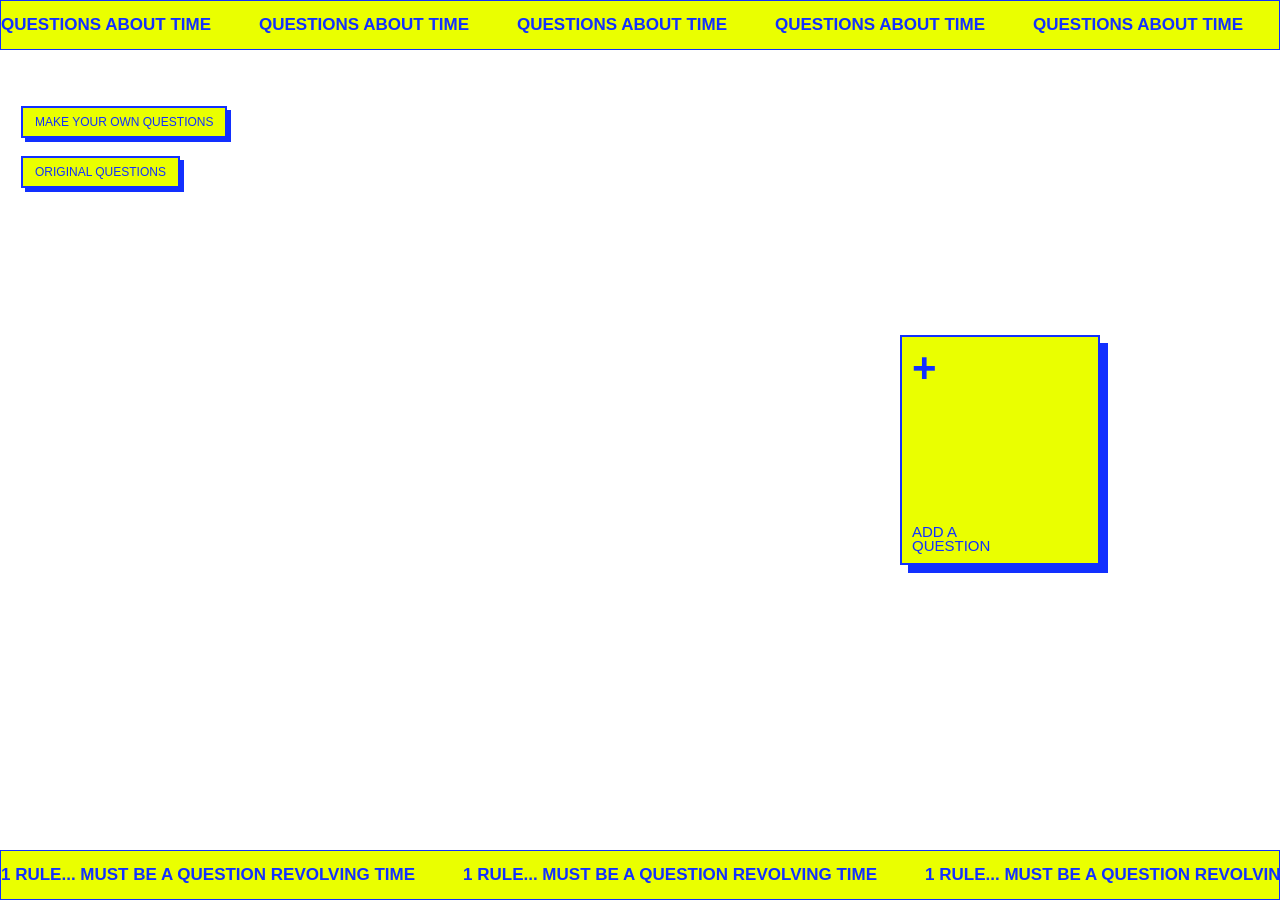
==== commit b018e29c: "push" ====
--- a/user-questions.html
+++ b/user-questions.html
@@ -41,12 +41,12 @@
 
     <footer class="footerbar">
       <div class="marquee-track">
-        <span>1 RULE... EVERYTHING HAS TO BE ABOUT TIME</span>
-        <span>1 RULE... EVERYTHING HAS TO BE ABOUT TIME</span>
-        <span>1 RULE... EVERYTHING HAS TO BE ABOUT TIME</span>
-        <span>1 RULE... EVERYTHING HAS TO BE ABOUT TIME</span>
-        <span>1 RULE... EVERYTHING HAS TO BE ABOUT TIME</span>
-        <span>1 RULE... EVERYTHING HAS TO BE ABOUT TIME</span>
+        <span>1 RULE... MUST BE A QUESTION REVOLVING TIME</span>
+        <span>1 RULE... MUST BE A QUESTION REVOLVING TIME</span>
+        <span>1 RULE... MUST BE A QUESTION REVOLVING TIME</span>
+        <span>1 RULE... MUST BE A QUESTION REVOLVING TIME</span>
+        <span>1 RULE... MUST BE A QUESTION REVOLVING TIME</span>
+        <span>1 RULE... MUST BE A QUESTION REVOLVING TIME</span>
       </div>
     </footer>
 
--- a/style.css
+++ b/style.css
@@ -24,7 +24,7 @@
   position: fixed;
   left: 0;
   width: 100vw;
-  height: 55px;
+  height: 50px;
   background: var(--yellow);
   border: 1px solid var(--blue);
   overflow: hidden;
@@ -61,34 +61,62 @@
     transform: translateX(0);
   }
   to {
-    transform: translateX(-50%);
+    transform: translateX(-25%);
   }
 }
-
-/* PAGE BUTTONS */
 
 .page-buttons {
   position: fixed;
   top: 106px;
   left: 21px;
-  z-index: 1001;
+  z-index: 3000;
   display: flex;
   flex-direction: column;
   gap: 18px;
 }
 
 .page-buttons a {
+  outline: 0;
+  display: inline-flex;
+  align-items: center;
+  justify-content: center;
+
   height: 32px;
-  background: var(--yellow);
-  color: var(--blue);
-  border: 2px solid var(--blue);
-  box-shadow: 4px 4px 0 var(--blue);
-  padding: 0 10px;
-  display: flex;
-  align-items: center;
-  text-decoration: none;
+  width: fit-content;
+  padding: 0 12px;
+
+  font-family: Helvetica, Arial, sans-serif;
   font-size: 12px;
   font-weight: normal;
+  text-transform: uppercase;
+  white-space: nowrap;
+  text-decoration: none;
+
+  background: var(--yellow);
+  color: var(--blue);
+  border: 2px solid var(--blue);
+  box-shadow: 4px 4px 0 var(--blue);
+
+  cursor: pointer;
+  transition: transform 0.14s ease-out, box-shadow 0.14s ease-out,
+    background 0.14s ease-out, color 0.14s ease-out;
+}
+
+.page-buttons a:hover {
+  background: var(--yellow);
+  color: var(--blue);
+  box-shadow: 8px 8px 0 var(--blue);
+  transform: translate(-4px, -4px);
+}
+
+.page-buttons a:active {
+  transform: translate(0, 0);
+  box-shadow: 4px 4px 0 var(--blue);
+}
+
+.page-buttons a:focus-visible {
+  outline: 2px solid var(--blue);
+  outline-offset: 2px;
 }
 
 /* MAIN STAGE */
@@ -100,128 +128,174 @@
   width: 100vw;
   height: calc(100vh - 148px);
   overflow: hidden;
-}
+  perspective: 1200px;
+}
+
+/* FIXED OVAL AREA */
 
 .cards-container {
-  position: relative;
-  width: 100%;
-  height: 100%;
-}
-
-/* CARDS */
+  position: absolute;
+  left: 50%;
+  top: 50%;
+  width: 760px;
+  height: 360px;
+  transform: translate(-50%, -50%);
+}
+
+/* CARDS MOVE AROUND THE FIXED OVAL */
 
 .card {
   position: absolute;
-  width: 260px;
-  height: 300px;
+  width: 200px;
+  height: 230px;
   background: var(--white);
   border: 2px solid var(--blue);
   box-shadow: 6px 6px 0 var(--blue);
   color: var(--blue);
-  padding: 12px;
+  padding: 10px;
   overflow: visible;
-}
+  offset-path: ellipse(360px 150px at 380px 180px);
+  offset-rotate: 0deg;
+  animation: moveAroundOval 38s linear infinite;
+  transition: scale 0.25s ease;
+}
+
+/* starting positions around the oval */
 
 .card:nth-child(1) {
-  left: 12%;
-  top: 42%;
-  z-index: 50;
-}
+  --start: 0%;
+  offset-distance: 0%;
+  z-index: 20;
+}
+
 .card:nth-child(2) {
-  left: 18%;
-  top: 34%;
+  --start: 6.25%;
+  offset-distance: 6.25%;
+  z-index: 19;
+}
+
+.card:nth-child(3) {
+  --start: 12.5%;
+  offset-distance: 12.5%;
+  z-index: 18;
+}
+
+.card:nth-child(4) {
+  --start: 18.75%;
+  offset-distance: 18.75%;
+  z-index: 17;
+}
+
+.card:nth-child(5) {
+  --start: 25%;
+  offset-distance: 25%;
+  z-index: 16;
+}
+
+.card:nth-child(6) {
+  --start: 31.25%;
+  offset-distance: 31.25%;
+  z-index: 15;
+}
+
+.card:nth-child(7) {
+  --start: 37.5%;
+  offset-distance: 37.5%;
+  z-index: 14;
+}
+
+.card:nth-child(8) {
+  --start: 43.75%;
+  offset-distance: 43.75%;
+  z-index: 13;
+}
+
+.card:nth-child(9) {
+  --start: 50%;
+  offset-distance: 50%;
+  z-index: 12;
+}
+
+.card:nth-child(10) {
+  --start: 56.25%;
+  offset-distance: 56.25%;
+  z-index: 11;
+}
+
+.card:nth-child(11) {
+  --start: 62.5%;
+  offset-distance: 62.5%;
   z-index: 10;
 }
-.card:nth-child(3) {
-  left: 23%;
-  top: 25%;
-  z-index: 11;
-}
-.card:nth-child(4) {
-  left: 29%;
-  top: 18%;
-  z-index: 12;
-}
-.card:nth-child(5) {
-  left: 34%;
-  top: 13%;
-  z-index: 13;
-}
-.card:nth-child(6) {
-  left: 40%;
-  top: 8%;
-  z-index: 14;
-}
-.card:nth-child(7) {
-  left: 48%;
-  top: 12%;
-  z-index: 15;
-}
-.card:nth-child(8) {
-  left: 54%;
-  top: 15%;
-  z-index: 16;
-}
-.card:nth-child(9) {
-  left: 60%;
-  top: 19%;
-  z-index: 17;
-}
-.card:nth-child(10) {
-  left: 66%;
-  top: 24%;
-  z-index: 18;
-}
-.card:nth-child(11) {
-  left: 72%;
-  top: 30%;
-  z-index: 19;
-}
+
 .card:nth-child(12) {
-  left: 68%;
-  top: 46%;
-  z-index: 20;
-}
+  --start: 68.75%;
+  offset-distance: 68.75%;
+  z-index: 9;
+}
+
 .card:nth-child(13) {
-  left: 58%;
-  top: 55%;
-  z-index: 21;
-}
+  --start: 75%;
+  offset-distance: 75%;
+  z-index: 8;
+}
+
 .card:nth-child(14) {
-  left: 47%;
-  top: 60%;
-  z-index: 22;
-}
+  --start: 81.25%;
+  offset-distance: 81.25%;
+  z-index: 7;
+}
+
 .card:nth-child(15) {
-  left: 35%;
-  top: 56%;
-  z-index: 23;
-}
+  --start: 87.5%;
+  offset-distance: 87.5%;
+  z-index: 6;
+}
+
 .card:nth-child(16) {
-  left: 24%;
-  top: 50%;
-  z-index: 24;
-}
+  --start: 93.75%;
+  offset-distance: 93.75%;
+  z-index: 5;
+}
+
+@keyframes moveAroundOval {
+  from {
+    offset-distance: var(--start);
+  }
+
+  to {
+    offset-distance: calc(var(--start) + 100%);
+  }
+}
+
+/* pause orbit when hovering the card area */
+
+.cards-container:hover .card {
+  animation-play-state: paused;
+}
+
+/* hovered card gets bigger */
 
 .card:hover {
+  scale: 1.35;
   z-index: 999;
 }
 
 /* NORMAL CARD STATE */
 
 .card-question {
-  font-size: 13px;
+  font-size: 11px;
   line-height: 1.15;
-  margin-bottom: 128px;
+  margin-bottom: 95px;
 }
 
 .card-buttons {
   position: absolute;
-  left: 16px;
-  bottom: 18px;
+  left: 10px;
+  bottom: 12px;
   display: flex;
   flex-direction: column;
-  gap: 20px;
+  gap: 12px;
 }
 
 button {
@@ -229,10 +303,10 @@
   color: var(--blue);
   border: 2px solid var(--blue);
   font-family: Helvetica, Arial, sans-serif;
-  font-size: 12px;
+  font-size: 10px;
   font-weight: normal;
   text-transform: uppercase;
-  padding: 4px 8px;
+  padding: 3px 6px;
   box-shadow: none;
   cursor: pointer;
 }
@@ -248,13 +322,14 @@
   position: absolute;
   top: -12px;
   right: -12px;
-  width: 34px;
-  height: 34px;
+  width: 30px;
+  height: 30px;
   padding: 0;
   background: var(--yellow);
   color: var(--blue);
   border: 2px solid var(--blue);
-  font-size: 22px;
+  font-size: 18px;
+  line-height: 1;
   display: none;
   align-items: center;
   justify-content: center;
@@ -266,14 +341,14 @@
 textarea {
   display: none;
   width: 100%;
-  height: 155px;
+  height: 125px;
   background: var(--white);
   color: var(--blue);
   border: 2px solid var(--blue);
   font-family: Helvetica, Arial, sans-serif;
-  font-size: 13px;
+  font-size: 11px;
   text-transform: uppercase;
-  padding: 10px;
+  padding: 8px;
   resize: none;
   outline: none;
 }
@@ -299,8 +374,8 @@
 }
 
 .card.writing .card-buttons {
-  right: 14px;
-  bottom: 14px;
+  right: 10px;
+  bottom: 10px;
   left: auto;
 }
 
@@ -325,9 +400,9 @@
   display: block;
   background: var(--white);
   border: 2px solid var(--blue);
-  padding: 12px;
-  margin-bottom: 20px;
-  font-size: 13px;
+  padding: 8px;
+  margin-bottom: 14px;
+  font-size: 11px;
   line-height: 1.15;
 }
 
@@ -343,11 +418,14 @@
 }
 
 .add-symbol {
-  font-size: 51px;
+  font-size: 42px;
+  font-weight: bold;
+  line-height: 1;
 }
 
 .add-text {
-  font-size: 19px;
+  font-size: 15px;
+  line-height: 0.95;
 }
 
 /* ADD QUESTION POPUP */
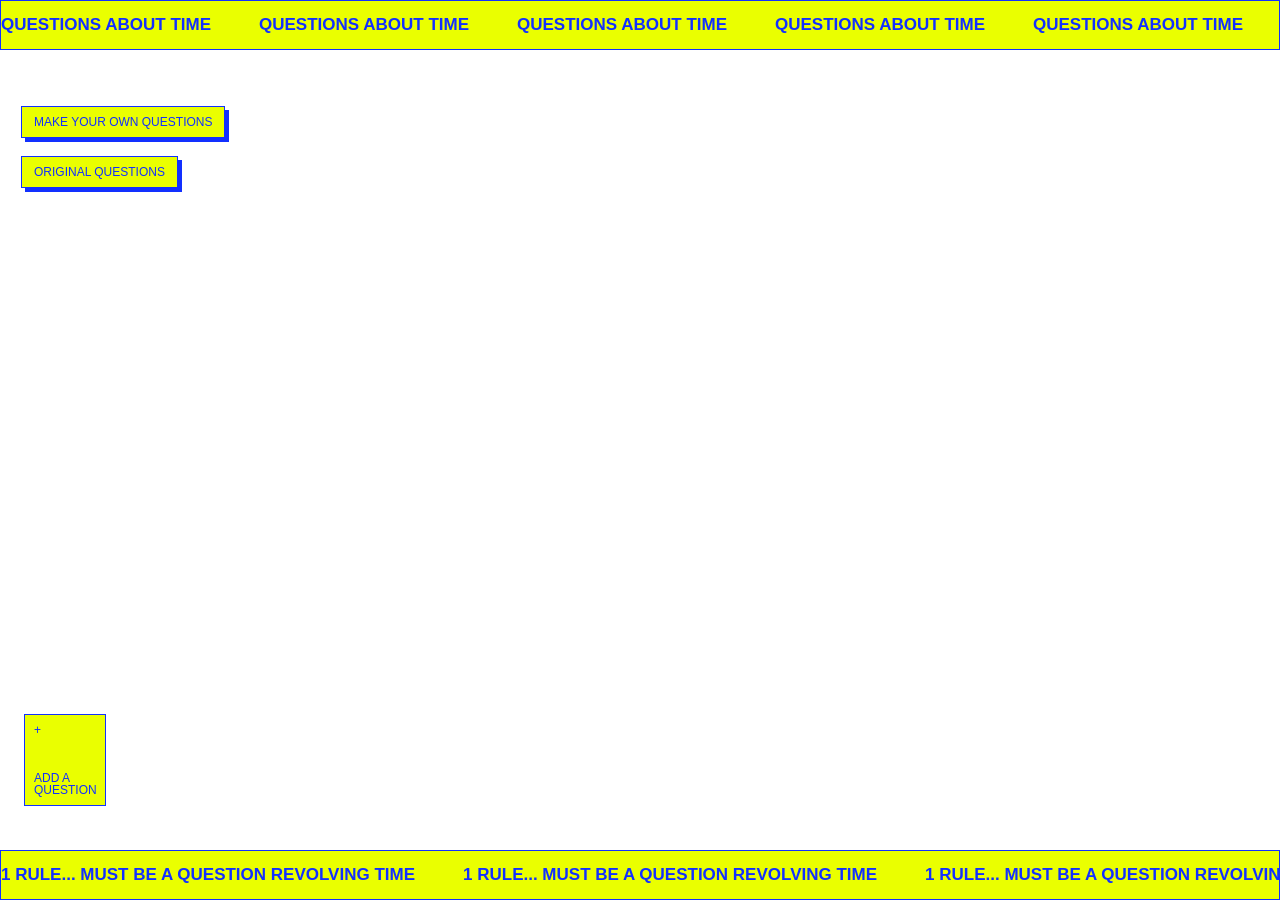
==== commit e8d7107b: "push" ====
--- a/user-questions.html
+++ b/user-questions.html
@@ -30,6 +30,11 @@
       <div class="cards-container" id="userQuestionsContainer"></div>
     </main>
 
+    <button class="add-floating" onclick="toggleAddQuestionForm()">
+      <span>+</span>
+      <small>ADD A<br />QUESTION</small>
+    </button>
+
     <section id="addQuestionSection" class="add-question-popup">
       <input
         type="text"
@@ -41,7 +46,6 @@
 
     <footer class="footerbar">
       <div class="marquee-track">
-        <span>1 RULE... MUST BE A QUESTION REVOLVING TIME</span>
         <span>1 RULE... MUST BE A QUESTION REVOLVING TIME</span>
         <span>1 RULE... MUST BE A QUESTION REVOLVING TIME</span>
         <span>1 RULE... MUST BE A QUESTION REVOLVING TIME</span>
@@ -77,46 +81,30 @@
           : `<div class="answer-item">NO THOUGHTS YET.</div>`;
 
         card.innerHTML = `
-        <button class="back-btn" onclick="goBack(this)">↺</button>
+        <button class="back-btn" onclick="goBack(event, this)">↺</button>
 
         <div class="card-question">${escapeHTML(item.question)}</div>
 
         <textarea placeholder="TYPE YOUR THOUGHTS..."></textarea>
 
         <div class="card-buttons">
-          <button class="thoughts-btn" onclick="startWriting(this)">YOUR THOUGHTS</button>
-          <button class="other-btn" onclick="showOtherThoughts(this)">OTHER PEOPLES THOUGHTS</button>
+          <button class="thoughts-btn" onclick="startWriting(event, this)">YOUR THOUGHTS</button>
+          <button class="other-btn" onclick="showOtherThoughts(event, this)">OTHER PEOPLES THOUGHTS</button>
         </div>
 
-        <div class="answers-list">
-          ${answersHTML}
-        </div>
+        <div class="answers-list">${answersHTML}</div>
       `;
 
         return card;
       }
 
-      function createAddCard() {
-        const card = document.createElement("div");
-        card.className = "card add-card";
-
-        card.innerHTML = `
-        <div class="add-symbol">+</div>
-        <div class="add-text">ADD A<br>QUESTION</div>
-      `;
-
-        card.onclick = toggleAddQuestionForm;
-        return card;
-      }
-
       function renderUserQuestions() {
         const container = document.getElementById("userQuestionsContainer");
-        const userQuestions = getUserQuestions();
+        const questions = getUserQuestions();
 
         container.innerHTML = "";
-        container.appendChild(createAddCard());
 
-        userQuestions.forEach((item, index) => {
+        questions.forEach((item, index) => {
           container.appendChild(createQuestionCard(item, index));
         });
       }
@@ -131,58 +119,65 @@
 
         if (!question) return;
 
-        const userQuestions = getUserQuestions();
-        userQuestions.unshift({ question: question, answers: [] });
+        const questions = getUserQuestions();
+        questions.unshift({ question: question, answers: [] });
 
-        saveUserQuestions(userQuestions);
+        saveUserQuestions(questions);
 
         input.value = "";
         document.getElementById("addQuestionSection").classList.remove("open");
         renderUserQuestions();
       }
 
-      function startWriting(button) {
+      function startWriting(event, button) {
+        event.stopPropagation();
         const card = button.closest(".card");
+
         card.classList.add("writing");
         card.classList.remove("viewing");
 
         button.textContent = "SUBMIT";
-        button.onclick = function () {
-          submitUserAnswer(card);
+        button.onclick = function (event) {
+          submitUserAnswer(event, card);
         };
 
         card.querySelector("textarea").focus();
       }
 
-      function submitUserAnswer(card) {
+      function submitUserAnswer(event, card) {
+        event.stopPropagation();
+
         const textarea = card.querySelector("textarea");
         const value = textarea.value.trim();
-
         if (!value) return;
 
-        const index = Array.from(card.parentElement.children).indexOf(card) - 1;
-        const userQuestions = getUserQuestions();
+        const index = Array.from(card.parentElement.children).indexOf(card);
+        const questions = getUserQuestions();
 
-        userQuestions[index].answers.push(value);
-        saveUserQuestions(userQuestions);
+        questions[index].answers.push(value);
+        saveUserQuestions(questions);
         renderUserQuestions();
       }
 
-      function showOtherThoughts(button) {
+      function showOtherThoughts(event, button) {
+        event.stopPropagation();
         const card = button.closest(".card");
+
         card.classList.add("viewing");
         card.classList.remove("writing");
       }
 
-      function goBack(button) {
+      function goBack(event, button) {
+        event.stopPropagation();
         const card = button.closest(".card");
+
         card.classList.remove("writing");
         card.classList.remove("viewing");
 
         const thoughtsBtn = card.querySelector(".thoughts-btn");
         thoughtsBtn.textContent = "YOUR THOUGHTS";
-        thoughtsBtn.onclick = function () {
-          startWriting(this);
+        thoughtsBtn.onclick = function (event) {
+          startWriting(event, this);
         };
 
         card.querySelector("textarea").value = "";
--- a/style.css
+++ b/style.css
@@ -16,8 +16,6 @@
   overflow: hidden;
   text-transform: uppercase;
 }
-
-/* HEADER + FOOTER */
 
 .topbar,
 .footerbar {
@@ -26,7 +24,7 @@
   width: 100vw;
   height: 50px;
   background: var(--yellow);
-  border: 1px solid var(--blue);
+  border: 1.5px solid var(--blue);
   overflow: hidden;
   z-index: 1000;
   display: flex;
@@ -76,47 +74,23 @@
 }
 
 .page-buttons a {
-  outline: 0;
-  display: inline-flex;
-  align-items: center;
-  justify-content: center;
-
   height: 32px;
   width: fit-content;
   padding: 0 12px;
-
-  font-family: Helvetica, Arial, sans-serif;
-  font-size: 12px;
-  font-weight: normal;
-  text-transform: uppercase;
-  white-space: nowrap;
+  background: var(--yellow);
+  color: var(--blue);
+  border: 1.5px solid var(--blue);
+  box-shadow: 4px 4px 0 var(--blue);
+  display: flex;
+  align-items: center;
   text-decoration: none;
-
-  background: var(--yellow);
-  color: var(--blue);
-  border: 2px solid var(--blue);
-  box-shadow: 4px 4px 0 var(--blue);
-
-  cursor: pointer;
-  transition: transform 0.14s ease-out, box-shadow 0.14s ease-out,
-    background 0.14s ease-out, color 0.14s ease-out;
+  font-size: 12px;
+  transition: 0.14s ease-out;
 }
 
 .page-buttons a:hover {
-  background: var(--yellow);
-  color: var(--blue);
+  transform: translate(-4px, -4px);
   box-shadow: 8px 8px 0 var(--blue);
-  transform: translate(-4px, -4px);
-}
-
-.page-buttons a:active {
-  transform: translate(0, 0);
-  box-shadow: 4px 4px 0 var(--blue);
-}
-
-.page-buttons a:focus-visible {
-  outline: 2px solid var(--blue);
-  outline-offset: 2px;
 }
 
 /* MAIN STAGE */
@@ -128,160 +102,132 @@
   width: 100vw;
   height: calc(100vh - 148px);
   overflow: hidden;
-  perspective: 1200px;
-}
-
-/* FIXED OVAL AREA */
+}
 
 .cards-container {
   position: absolute;
   left: 50%;
   top: 50%;
-  width: 760px;
-  height: 360px;
+  width: 980px;
+  height: 530px;
   transform: translate(-50%, -50%);
 }
-
-/* CARDS MOVE AROUND THE FIXED OVAL */
 
 .card {
   position: absolute;
   width: 200px;
   height: 230px;
   background: var(--white);
-  border: 2px solid var(--blue);
+  color: var(--blue);
+  border: 1.5px solid var(--blue);
   box-shadow: 6px 6px 0 var(--blue);
-  color: var(--blue);
   padding: 10px;
   overflow: visible;
-  offset-path: ellipse(360px 150px at 380px 180px);
+
+  offset-path: ellipse(420px 210px at 490px 260px);
   offset-rotate: 0deg;
-  animation: moveAroundOval 38s linear infinite;
-  transition: scale 0.25s ease;
-}
-
-/* starting positions around the oval */
+  animation: cardOrbit 55s linear infinite;
+
+  transition: transform 0.2s ease;
+}
+
+.cards-container:hover .card {
+  animation-play-state: paused;
+}
+
+.card:hover {
+  z-index: 999;
+  transform: scale(1.25);
+}
 
 .card:nth-child(1) {
   --start: 0%;
   offset-distance: 0%;
-  z-index: 20;
 }
 
 .card:nth-child(2) {
   --start: 6.25%;
   offset-distance: 6.25%;
-  z-index: 19;
 }
 
 .card:nth-child(3) {
   --start: 12.5%;
   offset-distance: 12.5%;
-  z-index: 18;
 }
 
 .card:nth-child(4) {
   --start: 18.75%;
   offset-distance: 18.75%;
-  z-index: 17;
 }
 
 .card:nth-child(5) {
   --start: 25%;
   offset-distance: 25%;
-  z-index: 16;
 }
 
 .card:nth-child(6) {
   --start: 31.25%;
   offset-distance: 31.25%;
-  z-index: 15;
 }
 
 .card:nth-child(7) {
   --start: 37.5%;
   offset-distance: 37.5%;
-  z-index: 14;
 }
 
 .card:nth-child(8) {
   --start: 43.75%;
   offset-distance: 43.75%;
-  z-index: 13;
 }
 
 .card:nth-child(9) {
   --start: 50%;
   offset-distance: 50%;
-  z-index: 12;
 }
 
 .card:nth-child(10) {
   --start: 56.25%;
   offset-distance: 56.25%;
-  z-index: 11;
 }
 
 .card:nth-child(11) {
   --start: 62.5%;
   offset-distance: 62.5%;
-  z-index: 10;
 }
 
 .card:nth-child(12) {
   --start: 68.75%;
   offset-distance: 68.75%;
-  z-index: 9;
 }
 
 .card:nth-child(13) {
   --start: 75%;
   offset-distance: 75%;
-  z-index: 8;
 }
 
 .card:nth-child(14) {
   --start: 81.25%;
   offset-distance: 81.25%;
-  z-index: 7;
 }
 
 .card:nth-child(15) {
   --start: 87.5%;
   offset-distance: 87.5%;
-  z-index: 6;
 }
 
 .card:nth-child(16) {
   --start: 93.75%;
   offset-distance: 93.75%;
-  z-index: 5;
-}
-
-@keyframes moveAroundOval {
+}
+
+@keyframes cardOrbit {
   from {
     offset-distance: var(--start);
   }
-
   to {
     offset-distance: calc(var(--start) + 100%);
   }
 }
-
-/* pause orbit when hovering the card area */
-
-.cards-container:hover .card {
-  animation-play-state: paused;
-}
-
-/* hovered card gets bigger */
-
-.card:hover {
-  scale: 1.35;
-  z-index: 999;
-}
-
-/* NORMAL CARD STATE */
 
 .card-question {
   font-size: 11px;
@@ -301,13 +247,11 @@
 button {
   background: var(--yellow);
   color: var(--blue);
-  border: 2px solid var(--blue);
+  border: 1.5px solid var(--blue);
   font-family: Helvetica, Arial, sans-serif;
   font-size: 10px;
-  font-weight: normal;
   text-transform: uppercase;
   padding: 3px 6px;
-  box-shadow: none;
   cursor: pointer;
 }
 
@@ -316,7 +260,67 @@
   color: var(--yellow);
 }
 
-/* BACK ICON */
+textarea {
+  display: none;
+  width: 100%;
+  height: 125px;
+  background: var(--white);
+  color: var(--blue);
+  border: 1.5px solid var(--blue);
+  font-family: Helvetica, Arial, sans-serif;
+  font-size: 12px;
+  text-transform: uppercase;
+  padding: 8px;
+  resize: none;
+  outline: none;
+}
+
+textarea::placeholder {
+  color: var(--blue);
+  opacity: 1;
+}
+
+.card.writing .card-question,
+.card.writing .answers-list,
+.card.writing .other-btn {
+  display: none;
+}
+
+.card.writing textarea {
+  display: block;
+}
+
+.card.writing .card-buttons {
+  left: auto;
+  right: 10px;
+  bottom: 10px;
+}
+
+.answers-list {
+  display: none;
+}
+
+.card.viewing .card-question,
+.card.viewing textarea,
+.card.viewing .card-buttons {
+  display: none;
+}
+
+.card.viewing .answers-list {
+  display: block;
+  margin-top: 4px;
+}
+
+.answer-item {
+  display: block;
+  background: var(--white);
+  color: var(--blue);
+  border: 1.5px solid var(--blue);
+  padding: 8px;
+  margin-bottom: 14px;
+  font-size: 12px;
+  line-height: 1.15;
+}
 
 .back-btn {
   position: absolute;
@@ -324,38 +328,15 @@
   right: -12px;
   width: 30px;
   height: 30px;
-  padding: 0;
-  background: var(--yellow);
-  color: var(--blue);
-  border: 2px solid var(--blue);
+  background: var(--yellow);
+  color: var(--blue);
+  border: 1.5px solid var(--blue);
   font-size: 18px;
-  line-height: 1;
   display: none;
   align-items: center;
   justify-content: center;
+  padding: 0;
   z-index: 1000;
-}
-
-/* WRITING FLOW */
-
-textarea {
-  display: none;
-  width: 100%;
-  height: 125px;
-  background: var(--white);
-  color: var(--blue);
-  border: 2px solid var(--blue);
-  font-family: Helvetica, Arial, sans-serif;
-  font-size: 11px;
-  text-transform: uppercase;
-  padding: 8px;
-  resize: none;
-  outline: none;
-}
-
-textarea::placeholder {
-  color: var(--blue);
-  opacity: 1;
 }
 
 .card.writing .back-btn,
@@ -363,85 +344,56 @@
   display: flex;
 }
 
-.card.writing .card-question,
-.card.writing .answers-list,
-.card.writing .other-btn {
-  display: none;
-}
-
-.card.writing textarea {
-  display: block;
-}
-
-.card.writing .card-buttons {
-  right: 10px;
-  bottom: 10px;
-  left: auto;
-}
-
-/* OTHER THOUGHTS FLOW */
-
-.answers-list {
-  display: none;
-}
-
-.card.viewing .card-question,
-.card.viewing textarea,
-.card.viewing .card-buttons {
-  display: none;
-}
-
-.card.viewing .answers-list {
-  display: block;
-  margin-top: 4px;
-}
-
-.answer-item {
-  display: block;
-  background: var(--white);
-  border: 2px solid var(--blue);
-  padding: 8px;
-  margin-bottom: 14px;
-  font-size: 11px;
-  line-height: 1.15;
-}
-
-/* ADD QUESTION CARD */
-
-.add-card {
-  background: var(--yellow);
-  box-shadow: 8px 8px 0 var(--blue);
-  cursor: pointer;
+.add-floating {
+  position: fixed;
+  left: 24px;
+  bottom: 94px;
+  width: 82px;
+  height: 92px;
+  background: var(--yellow);
+  color: var(--blue);
+  border: 1.5px solid var(--blue);
+  box-shadow: none;
+  z-index: 3000;
   display: flex;
   flex-direction: column;
   justify-content: space-between;
-}
-
-.add-symbol {
-  font-size: 42px;
-  font-weight: bold;
+  align-items: flex-start;
+  padding: 9px;
+  cursor: pointer;
+  transition: 0.15s ease;
+}
+
+.add-floating:hover {
+  transform: translate(-3px, -3px);
+  box-shadow: none;
+  background: var(--yellow);
+  color: var(--blue);
+}
+
+.add-floating span {
+  font-size: 12px;
   line-height: 1;
 }
 
-.add-text {
-  font-size: 15px;
-  line-height: 0.95;
-}
-
-/* ADD QUESTION POPUP */
+.add-floating small {
+  font-size: 12px;
+  line-height: 1;
+  text-align: left;
+}
 
 .add-question-popup {
   display: none;
   position: fixed;
-  top: 42%;
+  top: 50%;
   left: 50%;
+  width: 420px;
   transform: translate(-50%, -50%);
-  width: 420px;
-  background: var(--yellow);
-  border: 2px solid var(--blue);
-  box-shadow: 8px 8px 0 var(--blue);
+  background: var(--yellow);
+  border: 1.5px solid var(--blue);
+  /* box-shadow: 8px 8px 0 var(--blue); */
   padding: 20px;
-  z-index: 2000;
+  z-index: 5000;
 }
 
 .add-question-popup.open {
@@ -451,16 +403,17 @@
 .add-question-popup input {
   width: 100%;
   height: 44px;
-  border: 2px solid var(--blue);
-  color: var(--blue);
   background: var(--white);
+  color: var(--blue);
+  border: 1.5px solid var(--blue);
   font-family: Helvetica, Arial, sans-serif;
   font-size: 12px;
+  text-transform: uppercase;
   padding: 8px;
   margin-bottom: 16px;
-  text-transform: uppercase;
 }
 
 .add-question-popup input::placeholder {
   color: var(--blue);
-}
+  opacity: 1;
+}
